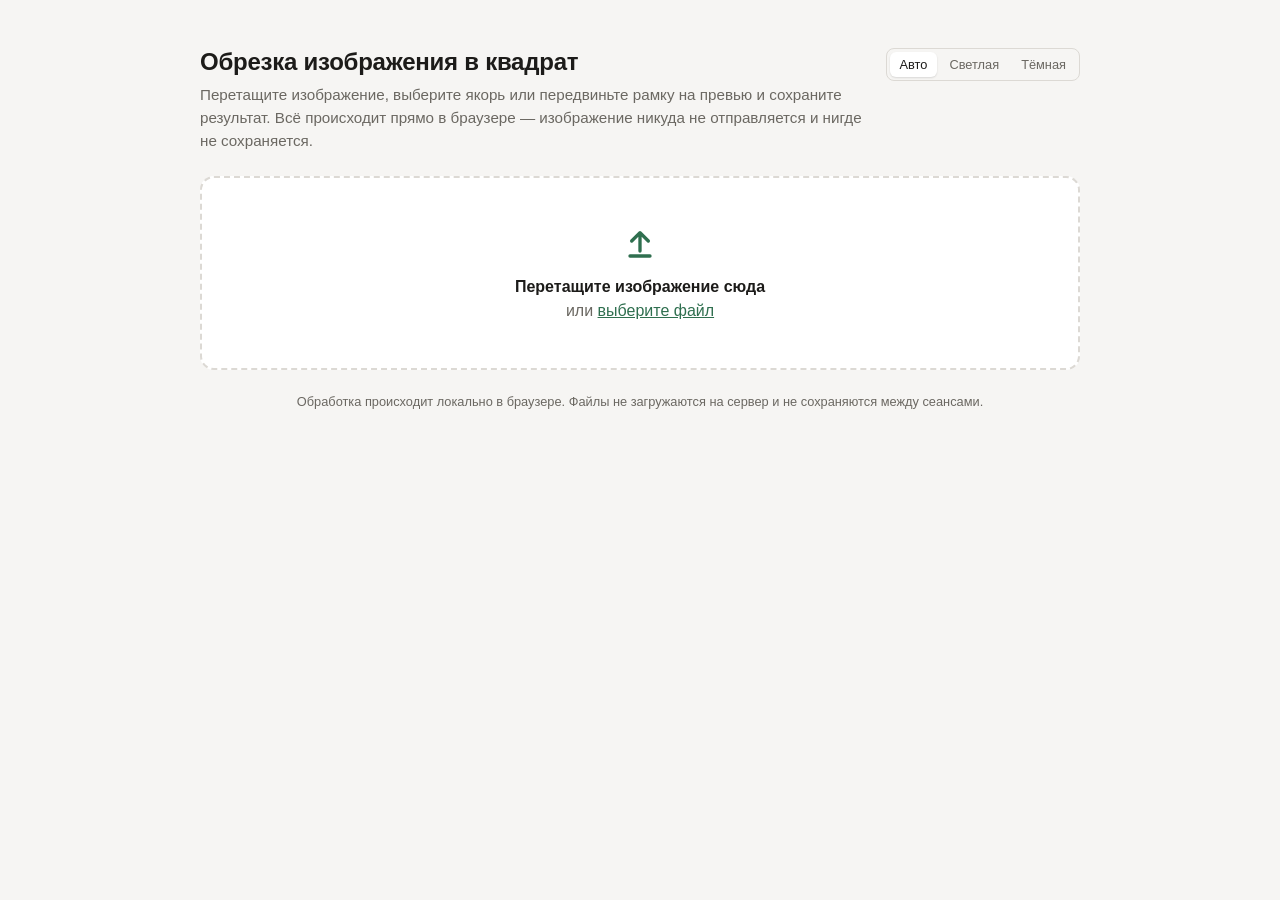
==== index.html @ d61cbbb5 "feat: add manual crop drag, info panel, dark theme toggle and PWA support - Drag the crop frame on t" ====
<!DOCTYPE html>
<html lang="ru">
<head>
<meta charset="UTF-8">
<meta name="viewport" content="width=device-width, initial-scale=1.0">
<title>Обрезка в квадрат</title>
<meta name="theme-color" content="#f6f5f3" media="(prefers-color-scheme: light)">
<meta name="theme-color" content="#161513" media="(prefers-color-scheme: dark)">
<link rel="manifest" href="manifest.webmanifest">
<link rel="icon" href="icons/icon.svg" type="image/svg+xml">
<link rel="apple-touch-icon" href="icons/apple-touch-icon.png">
<script>
  // Применяем сохранённую тему до загрузки стилей, чтобы страница не мигала.
  try {
    var savedTheme = localStorage.getItem("crop-image:theme");
    if (savedTheme === "light" || savedTheme === "dark") {
      document.documentElement.dataset.theme = savedTheme;
    }
  } catch (e) {}
</script>
<link rel="stylesheet" href="style.css">
</head>
<body>
<main class="app">
  <header class="app__header">
    <div class="app__heading">
      <h1>Обрезка изображения в квадрат</h1>
      <p class="app__subtitle">
        Перетащите изображение, выберите якорь или передвиньте рамку на превью и сохраните результат.
        Всё происходит прямо в браузере — изображение никуда не отправляется и нигде не сохраняется.
      </p>
    </div>
    <div class="theme-switch" role="group" aria-label="Тема оформления">
      <button type="button" data-theme-value="auto" aria-pressed="true">Авто</button>
      <button type="button" data-theme-value="light" aria-pressed="false">Светлая</button>
      <button type="button" data-theme-value="dark" aria-pressed="false">Тёмная</button>
    </div>
  </header>

  <section id="dropzone" class="dropzone" tabindex="0" aria-label="Область для перетаскивания изображения">
    <input type="file" id="file-input" accept="image/*" hidden>
    <div class="dropzone__content">
      <svg class="dropzone__icon" viewBox="0 0 24 24" width="40" height="40" aria-hidden="true">
        <path fill="currentColor" d="M12 16a1 1 0 0 1-1-1V6.41L7.71 9.71a1 1 0 1 1-1.42-1.42l5-5a1 1 0 0 1 1.42 0l5 5a1 1 0 1 1-1.42 1.42L13 6.41V15a1 1 0 0 1-1 1z"/>
        <path fill="currentColor" d="M5 18a1 1 0 0 1 1-1h12a1 1 0 1 1 0 2H6a1 1 0 0 1-1-1z"/>
      </svg>
      <p><strong>Перетащите изображение сюда</strong></p>
      <p class="dropzone__hint">или <button type="button" id="browse-btn" class="link-btn">выберите файл</button></p>
    </div>
  </section>

  <section id="editor" class="editor" hidden>
    <div class="editor__preview-wrap">
      <div id="preview-frame" class="preview-frame">
        <img id="preview-img" alt="Предпросмотр изображения" draggable="false">
        <div id="crop-overlay" class="crop-overlay" aria-hidden="true"></div>
      </div>

      <aside class="info-panel" aria-label="Информация об изображении">
        <section class="info-panel__section">
          <h2 class="info-panel__title">Исходное</h2>
          <dl class="info-list">
            <dt>Файл</dt><dd data-info="src-name"></dd>
            <dt>Формат</dt><dd data-info="src-format"></dd>
            <dt>Размер</dt><dd data-info="src-dimensions"></dd>
            <dt>Пропорции</dt><dd data-info="src-aspect"></dd>
            <dt>Вес</dt><dd data-info="src-bytes"></dd>
            <dt>Изменён</dt><dd data-info="src-modified"></dd>
          </dl>
        </section>
        <section class="info-panel__section">
          <h2 class="info-panel__title">Результат</h2>
          <dl class="info-list">
            <dt>Файл</dt><dd data-info="out-name"></dd>
            <dt>Формат</dt><dd data-info="out-format"></dd>
            <dt>Размер</dt><dd data-info="out-dimensions"></dd>
            <dt>Положение</dt><dd data-info="out-position"></dd>
            <dt>Отрезано</dt><dd data-info="out-trim"></dd>
            <dt>Площадь</dt><dd data-info="out-area"></dd>
            <dt>Вес</dt><dd data-info="out-bytes"></dd>
          </dl>
        </section>
      </aside>
    </div>

    <div class="editor__controls">
      <label class="field">
        <span class="field__label">Якорь обрезки</span>
        <select id="anchor-select" class="select">
          <option value="top">Сверху</option>
          <option value="center" selected>По центру</option>
          <option value="bottom">Снизу</option>
          <option value="left">Слева</option>
          <option value="right">Справа</option>
          <option value="custom" hidden disabled>Вручную</option>
        </select>
      </label>

      <p id="format-note" class="format-note" hidden></p>

      <div class="editor__actions">
        <button type="button" id="reset-btn" class="btn btn--ghost">Другое изображение</button>
        <button type="button" id="confirm-btn" class="btn btn--primary">Подтвердить и скачать</button>
      </div>
    </div>
  </section>

  <footer class="app__footer">
    <p>Обработка происходит локально в браузере. Файлы не загружаются на сервер и не сохраняются между сеансами.</p>
  </footer>
</main>

<script src="app.js"></script>
</body>
</html>
---- style.css ----
:root {
  --bg: #f6f5f3;
  --surface: #ffffff;
  --border: #dcd9d4;
  --text: #1c1b19;
  --text-muted: #6b6862;
  --accent: #2f6f4f;
  --accent-hover: #24593e;
  --accent-contrast: #ffffff;
  --overlay-line: #2f6f4f;
  --danger-bg: #fbeee0;
  --danger-text: #8a5a1f;
  --radius: 14px;
  --radius-sm: 8px;
  --shadow: 0 1px 2px rgba(28, 27, 25, 0.04), 0 8px 24px rgba(28, 27, 25, 0.06);
  --select-arrow: url("data:image/svg+xml;utf8,<svg xmlns='http://www.w3.org/2000/svg' width='16' height='16' viewBox='0 0 24 24'><path fill='%236b6862' d='M7 10l5 5 5-5z'/></svg>");
  color-scheme: light dark;
}

/* Тёмный набор описан дважды: для режима «Авто» (по системной настройке)
   и для принудительно выбранной тёмной темы. Держи блоки одинаковыми. */
@media (prefers-color-scheme: dark) {
  :root:not([data-theme="light"]) {
    --bg: #161513;
    --surface: #201f1c;
    --border: #38352f;
    --text: #f1efe9;
    --text-muted: #a39d92;
    --accent: #4fa578;
    --accent-hover: #63b98b;
    --accent-contrast: #0d1410;
    --overlay-line: #6fc99a;
    --danger-bg: #35291a;
    --danger-text: #e0ad6b;
    --shadow: 0 1px 2px rgba(0, 0, 0, 0.3), 0 8px 24px rgba(0, 0, 0, 0.35);
    --select-arrow: url("data:image/svg+xml;utf8,<svg xmlns='http://www.w3.org/2000/svg' width='16' height='16' viewBox='0 0 24 24'><path fill='%23a39d92' d='M7 10l5 5 5-5z'/></svg>");
  }
}

:root[data-theme="dark"] {
  --bg: #161513;
  --surface: #201f1c;
  --border: #38352f;
  --text: #f1efe9;
  --text-muted: #a39d92;
  --accent: #4fa578;
  --accent-hover: #63b98b;
  --accent-contrast: #0d1410;
  --overlay-line: #6fc99a;
  --danger-bg: #35291a;
  --danger-text: #e0ad6b;
  --shadow: 0 1px 2px rgba(0, 0, 0, 0.3), 0 8px 24px rgba(0, 0, 0, 0.35);
  --select-arrow: url("data:image/svg+xml;utf8,<svg xmlns='http://www.w3.org/2000/svg' width='16' height='16' viewBox='0 0 24 24'><path fill='%23a39d92' d='M7 10l5 5 5-5z'/></svg>");
  color-scheme: dark;
}

:root[data-theme="light"] {
  color-scheme: light;
}

* {
  box-sizing: border-box;
}

body {
  margin: 0;
  min-height: 100vh;
  background: var(--bg);
  color: var(--text);
  font-family: -apple-system, BlinkMacSystemFont, "Segoe UI", Inter, Roboto, sans-serif;
  display: flex;
  justify-content: center;
  padding: 48px 16px;
}

.app {
  width: 100%;
  max-width: 880px;
  display: flex;
  flex-direction: column;
  gap: 24px;
}

.app__header {
  display: flex;
  align-items: flex-start;
  justify-content: space-between;
  flex-wrap: wrap;
  gap: 12px 16px;
}

.app__heading {
  flex: 1 1 280px;
}

.theme-switch {
  display: inline-flex;
  flex-shrink: 0;
  padding: 3px;
  gap: 2px;
  border: 1px solid var(--border);
  border-radius: var(--radius-sm);
  background: var(--bg);
}

.theme-switch button {
  border: none;
  border-radius: 6px;
  padding: 5px 10px;
  background: transparent;
  color: var(--text-muted);
  font-size: 0.8rem;
  font-family: inherit;
  cursor: pointer;
  transition: background 0.15s ease, color 0.15s ease;
}

.theme-switch button:hover {
  color: var(--text);
}

.theme-switch button[aria-pressed="true"] {
  background: var(--surface);
  color: var(--text);
  box-shadow: 0 1px 2px rgba(0, 0, 0, 0.12);
}

.theme-switch button:focus-visible {
  outline: 2px solid var(--accent);
  outline-offset: 1px;
}

.app__header h1 {
  font-size: 1.5rem;
  margin: 0 0 8px;
  letter-spacing: -0.01em;
}

.app__subtitle {
  margin: 0;
  color: var(--text-muted);
  font-size: 0.95rem;
  line-height: 1.5;
}

.dropzone {
  border: 2px dashed var(--border);
  border-radius: var(--radius);
  background: var(--surface);
  padding: 48px 24px;
  text-align: center;
  cursor: pointer;
  transition: border-color 0.15s ease, background 0.15s ease;
}

.dropzone:hover,
.dropzone:focus-visible {
  border-color: var(--accent);
  outline: none;
}

.dropzone--active {
  border-color: var(--accent);
  background: color-mix(in srgb, var(--accent) 8%, var(--surface));
}

.dropzone__content {
  display: flex;
  flex-direction: column;
  align-items: center;
  gap: 6px;
  color: var(--text-muted);
}

.dropzone__icon {
  color: var(--accent);
  margin-bottom: 6px;
}

.dropzone__content p {
  margin: 0;
}

.dropzone__content strong {
  color: var(--text);
}

.link-btn {
  background: none;
  border: none;
  padding: 0;
  color: var(--accent);
  font-size: inherit;
  font-family: inherit;
  cursor: pointer;
  text-decoration: underline;
}

.editor {
  display: flex;
  flex-direction: column;
  gap: 20px;
}

.editor[hidden] {
  display: none;
}

.editor__preview-wrap {
  display: flex;
  align-items: flex-start;
  gap: 20px;
}

.preview-frame {
  position: relative;
  display: inline-block;
  flex: 0 1 auto;
  min-width: 0;
  max-width: 100%;
  overflow: hidden;
  box-shadow: var(--shadow);
  background: var(--surface);
  line-height: 0;
  cursor: grab;
  touch-action: none;
  user-select: none;
}

.preview-frame--dragging {
  cursor: grabbing;
}

#preview-img {
  display: block;
  max-width: 100%;
  max-height: 60vh;
  width: auto;
  height: auto;
}

.crop-overlay {
  position: absolute;
  border: 2px solid var(--overlay-line);
  box-shadow: 0 0 0 9999px rgba(0, 0, 0, 0.45);
  pointer-events: none;
  transition: top 0.15s ease, left 0.15s ease, width 0.15s ease, height 0.15s ease;
}

.preview-frame--dragging .crop-overlay {
  transition: none;
}

.info-panel {
  flex: 0 0 260px;
  margin-left: auto;
  background: var(--surface);
  border: 1px solid var(--border);
  border-radius: var(--radius);
  padding: 16px;
  display: flex;
  flex-direction: column;
  gap: 16px;
  box-shadow: var(--shadow);
}

.info-panel__section + .info-panel__section {
  padding-top: 16px;
  border-top: 1px solid var(--border);
}

.info-panel__title {
  margin: 0 0 8px;
  font-size: 0.85rem;
  font-weight: 600;
  color: var(--text-muted);
  text-transform: uppercase;
  letter-spacing: 0.04em;
}

.info-list {
  margin: 0;
  display: grid;
  grid-template-columns: auto 1fr;
  gap: 6px 12px;
  font-size: 0.85rem;
  line-height: 1.4;
}

.info-list dt {
  color: var(--text-muted);
}

.info-list dd {
  margin: 0;
  overflow-wrap: anywhere;
  font-variant-numeric: tabular-nums;
}

@media (max-width: 720px) {
  .editor__preview-wrap {
    flex-direction: column;
  }

  .info-panel {
    flex-basis: auto;
    align-self: stretch;
    margin-left: 0;
  }
}

.editor__controls {
  background: var(--surface);
  border: 1px solid var(--border);
  border-radius: var(--radius);
  padding: 20px;
  display: flex;
  flex-direction: column;
  gap: 16px;
  box-shadow: var(--shadow);
}

.field {
  display: flex;
  flex-direction: column;
  gap: 6px;
}

.field__label {
  font-size: 0.85rem;
  font-weight: 600;
  color: var(--text-muted);
}

.select {
  appearance: none;
  background: var(--bg);
  border: 1px solid var(--border);
  border-radius: var(--radius-sm);
  padding: 10px 36px 10px 12px;
  font-size: 0.95rem;
  color: var(--text);
  cursor: pointer;
  background-image: var(--select-arrow);
  background-repeat: no-repeat;
  background-position: right 10px center;
}

.select:focus-visible {
  outline: 2px solid var(--accent);
  outline-offset: 1px;
}

.format-note {
  margin: 0;
  font-size: 0.85rem;
  background: var(--danger-bg);
  color: var(--danger-text);
  padding: 10px 12px;
  border-radius: var(--radius-sm);
}

.editor__actions {
  display: flex;
  justify-content: flex-end;
  gap: 10px;
  flex-wrap: wrap;
}

.btn {
  border: none;
  border-radius: var(--radius-sm);
  padding: 10px 18px;
  font-size: 0.95rem;
  font-family: inherit;
  cursor: pointer;
  transition: background 0.15s ease, opacity 0.15s ease;
}

.btn--primary {
  background: var(--accent);
  color: var(--accent-contrast);
  font-weight: 600;
}

.btn--primary:hover {
  background: var(--accent-hover);
}

.btn--ghost {
  background: transparent;
  color: var(--text-muted);
  border: 1px solid var(--border);
}

.btn--ghost:hover {
  color: var(--text);
  border-color: var(--text-muted);
}

.app__footer {
  text-align: center;
}

.app__footer p {
  margin: 0;
  font-size: 0.8rem;
  color: var(--text-muted);
}
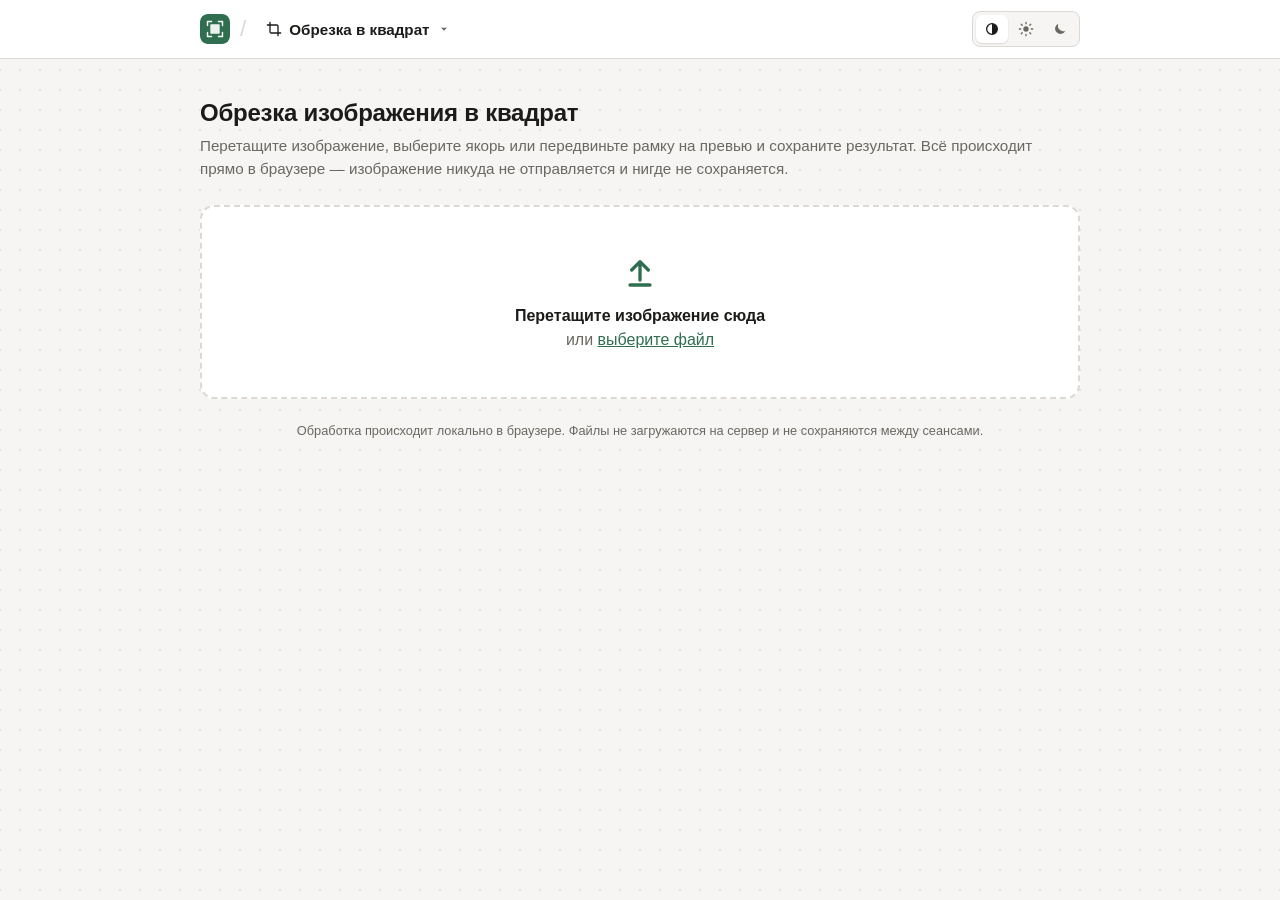
==== commit 18f66c20: "feat: add site header with service menu and dotted page background - Full-width site header: logo, s" ====
--- a/index.html
+++ b/index.html
@@ -21,20 +21,64 @@
 <link rel="stylesheet" href="style.css">
 </head>
 <body>
+<header class="site-header">
+  <div class="site-header__inner">
+    <a class="site-header__logo" href="./" aria-label="На главную">
+      <img src="icons/icon.svg" width="30" height="30" alt="">
+    </a>
+    <span class="site-header__slash" aria-hidden="true">/</span>
+
+    <details class="service-menu">
+      <summary class="service-menu__current">
+        <svg class="service-menu__icon" viewBox="0 0 24 24" width="16" height="16" aria-hidden="true">
+          <path d="M6 2v14a2 2 0 0 0 2 2h14M2 6h14a2 2 0 0 1 2 2v14" fill="none" stroke="currentColor" stroke-width="2" stroke-linecap="round"/>
+        </svg>
+        <span class="service-menu__label">Обрезка в квадрат</span>
+        <svg class="service-menu__caret" viewBox="0 0 24 24" width="14" height="14" aria-hidden="true">
+          <path d="M7 10l5 5 5-5z" fill="currentColor"/>
+        </svg>
+      </summary>
+      <nav class="service-menu__list" aria-label="Сервисы">
+        <a href="./" aria-current="page">
+          <svg class="service-menu__icon" viewBox="0 0 24 24" width="16" height="16" aria-hidden="true">
+            <path d="M6 2v14a2 2 0 0 0 2 2h14M2 6h14a2 2 0 0 1 2 2v14" fill="none" stroke="currentColor" stroke-width="2" stroke-linecap="round"/>
+          </svg>
+          Обрезка в квадрат
+          <span class="service-menu__check" aria-hidden="true">✓</span>
+        </a>
+        <p class="service-menu__soon">Скоро здесь появятся другие сервисы</p>
+      </nav>
+    </details>
+
+    <div class="theme-switch" role="group" aria-label="Тема оформления">
+      <button type="button" data-theme-value="auto" title="Авто" aria-label="Авто" aria-pressed="true">
+        <svg viewBox="0 0 24 24" width="16" height="16" aria-hidden="true">
+          <circle cx="12" cy="12" r="8" fill="none" stroke="currentColor" stroke-width="2"/>
+          <path d="M12 4a8 8 0 0 1 0 16z" fill="currentColor"/>
+        </svg>
+      </button>
+      <button type="button" data-theme-value="light" title="Светлая" aria-label="Светлая" aria-pressed="false">
+        <svg viewBox="0 0 24 24" width="16" height="16" aria-hidden="true">
+          <circle cx="12" cy="12" r="4" fill="currentColor"/>
+          <path d="M12 2v2M12 20v2M4.9 4.9l1.4 1.4M17.7 17.7l1.4 1.4M2 12h2M20 12h2M4.9 19.1l1.4-1.4M17.7 6.3l1.4-1.4" stroke="currentColor" stroke-width="2" stroke-linecap="round"/>
+        </svg>
+      </button>
+      <button type="button" data-theme-value="dark" title="Тёмная" aria-label="Тёмная" aria-pressed="false">
+        <svg viewBox="0 0 24 24" width="16" height="16" aria-hidden="true">
+          <path d="M20 14.5A8 8 0 0 1 9.5 4a8 8 0 1 0 10.5 10.5z" fill="currentColor"/>
+        </svg>
+      </button>
+    </div>
+  </div>
+</header>
+
 <main class="app">
   <header class="app__header">
-    <div class="app__heading">
-      <h1>Обрезка изображения в квадрат</h1>
-      <p class="app__subtitle">
-        Перетащите изображение, выберите якорь или передвиньте рамку на превью и сохраните результат.
-        Всё происходит прямо в браузере — изображение никуда не отправляется и нигде не сохраняется.
-      </p>
-    </div>
-    <div class="theme-switch" role="group" aria-label="Тема оформления">
-      <button type="button" data-theme-value="auto" aria-pressed="true">Авто</button>
-      <button type="button" data-theme-value="light" aria-pressed="false">Светлая</button>
-      <button type="button" data-theme-value="dark" aria-pressed="false">Тёмная</button>
-    </div>
+    <h1>Обрезка изображения в квадрат</h1>
+    <p class="app__subtitle">
+      Перетащите изображение, выберите якорь или передвиньте рамку на превью и сохраните результат.
+      Всё происходит прямо в браузере — изображение никуда не отправляется и нигде не сохраняется.
+    </p>
   </header>
 
   <section id="dropzone" class="dropzone" tabindex="0" aria-label="Область для перетаскивания изображения">
--- a/style.css
+++ b/style.css
@@ -10,6 +10,7 @@
   --overlay-line: #2f6f4f;
   --danger-bg: #fbeee0;
   --danger-text: #8a5a1f;
+  --pattern-dot: rgba(28, 27, 25, 0.09);
   --radius: 14px;
   --radius-sm: 8px;
   --shadow: 0 1px 2px rgba(28, 27, 25, 0.04), 0 8px 24px rgba(28, 27, 25, 0.06);
@@ -32,6 +33,7 @@
     --overlay-line: #6fc99a;
     --danger-bg: #35291a;
     --danger-text: #e0ad6b;
+    --pattern-dot: rgba(241, 239, 233, 0.06);
     --shadow: 0 1px 2px rgba(0, 0, 0, 0.3), 0 8px 24px rgba(0, 0, 0, 0.35);
     --select-arrow: url("data:image/svg+xml;utf8,<svg xmlns='http://www.w3.org/2000/svg' width='16' height='16' viewBox='0 0 24 24'><path fill='%23a39d92' d='M7 10l5 5 5-5z'/></svg>");
   }
@@ -49,6 +51,7 @@
   --overlay-line: #6fc99a;
   --danger-bg: #35291a;
   --danger-text: #e0ad6b;
+  --pattern-dot: rgba(241, 239, 233, 0.06);
   --shadow: 0 1px 2px rgba(0, 0, 0, 0.3), 0 8px 24px rgba(0, 0, 0, 0.35);
   --select-arrow: url("data:image/svg+xml;utf8,<svg xmlns='http://www.w3.org/2000/svg' width='16' height='16' viewBox='0 0 24 24'><path fill='%23a39d92' d='M7 10l5 5 5-5z'/></svg>");
   color-scheme: dark;
@@ -65,37 +68,186 @@
 body {
   margin: 0;
   min-height: 100vh;
+  /* Точечный узор: точки ~2px с шагом 20px. */
+  background-color: var(--bg);
+  background-image: radial-gradient(circle, var(--pattern-dot) 1px, transparent 1.5px);
+  background-size: 20px 20px;
+  background-position: center top;
+  color: var(--text);
+  font-family: -apple-system, BlinkMacSystemFont, "Segoe UI", Inter, Roboto, sans-serif;
+  display: flex;
+  flex-direction: column;
+}
+
+.app {
+  width: min(100% - 32px, 880px);
+  margin: 40px auto 48px;
+  display: flex;
+  flex-direction: column;
+  gap: 24px;
+}
+
+.site-header {
+  position: relative;
+  z-index: 2;
+  background: var(--surface);
+  border-bottom: 1px solid var(--border);
+}
+
+.site-header__inner {
+  width: min(100% - 32px, 880px);
+  height: 58px;
+  margin: 0 auto;
+  display: flex;
+  align-items: center;
+  gap: 10px;
+}
+
+.site-header__logo {
+  display: flex;
+  flex-shrink: 0;
+  border-radius: 8px;
+}
+
+.site-header__logo img {
+  display: block;
+  border-radius: 8px;
+}
+
+.site-header__logo:focus-visible {
+  outline: 2px solid var(--accent);
+  outline-offset: 2px;
+}
+
+.site-header__slash {
+  color: var(--border);
+  font-size: 1.4rem;
+  font-weight: 300;
+}
+
+.service-menu {
+  position: relative;
+  min-width: 0;
+}
+
+.service-menu__current {
+  list-style: none;
+  display: flex;
+  align-items: center;
+  gap: 7px;
+  padding: 7px 10px;
+  border-radius: var(--radius-sm);
+  font-size: 0.95rem;
+  font-weight: 600;
+  cursor: pointer;
+  user-select: none;
+}
+
+.service-menu__current::-webkit-details-marker {
+  display: none;
+}
+
+.service-menu__current:hover,
+.service-menu[open] .service-menu__current {
   background: var(--bg);
-  color: var(--text);
-  font-family: -apple-system, BlinkMacSystemFont, "Segoe UI", Inter, Roboto, sans-serif;
-  display: flex;
-  justify-content: center;
-  padding: 48px 16px;
-}
-
-.app {
-  width: 100%;
-  max-width: 880px;
-  display: flex;
-  flex-direction: column;
-  gap: 24px;
-}
-
-.app__header {
-  display: flex;
-  align-items: flex-start;
-  justify-content: space-between;
-  flex-wrap: wrap;
-  gap: 12px 16px;
-}
-
-.app__heading {
-  flex: 1 1 280px;
+}
+
+.service-menu__current:focus-visible {
+  outline: 2px solid var(--accent);
+  outline-offset: 1px;
+}
+
+.service-menu__icon,
+.service-menu__caret {
+  flex-shrink: 0;
+}
+
+.service-menu__caret {
+  color: var(--text-muted);
+  transition: transform 0.15s ease;
+}
+
+.service-menu[open] .service-menu__caret {
+  transform: rotate(180deg);
+}
+
+.service-menu__label {
+  overflow: hidden;
+  text-overflow: ellipsis;
+  white-space: nowrap;
+}
+
+.service-menu__list {
+  position: absolute;
+  top: calc(100% + 6px);
+  left: 0;
+  min-width: 260px;
+  max-width: calc(100vw - 32px);
+  padding: 6px;
+  background: var(--surface);
+  border: 1px solid var(--border);
+  border-radius: 10px;
+  box-shadow: var(--shadow);
+}
+
+.service-menu__list a {
+  display: flex;
+  align-items: center;
+  gap: 8px;
+  padding: 8px 10px;
+  border-radius: 6px;
+  color: var(--text);
+  font-size: 0.9rem;
+  text-decoration: none;
+}
+
+.service-menu__list a:hover,
+.service-menu__list a[aria-current="page"] {
+  background: var(--bg);
+}
+
+.service-menu__list a:focus-visible {
+  outline: 2px solid var(--accent);
+  outline-offset: -2px;
+}
+
+.service-menu__check {
+  margin-left: auto;
+  color: var(--accent);
+}
+
+.service-menu__soon {
+  margin: 0;
+  padding: 8px 10px 4px;
+  color: var(--text-muted);
+  font-size: 0.82rem;
+}
+
+@media (max-width: 420px) {
+  .site-header__inner {
+    gap: 6px;
+  }
+
+  .site-header__slash,
+  .service-menu__current .service-menu__icon {
+    display: none;
+  }
+
+  .service-menu__current {
+    gap: 4px;
+    padding: 7px 6px;
+    font-size: 0.9rem;
+  }
+
+  .site-header .theme-switch button {
+    padding: 6px;
+  }
 }
 
 .theme-switch {
   display: inline-flex;
   flex-shrink: 0;
+  margin-left: auto;
   padding: 3px;
   gap: 2px;
   border: 1px solid var(--border);
@@ -104,13 +256,12 @@
 }
 
 .theme-switch button {
+  display: flex;
   border: none;
   border-radius: 6px;
-  padding: 5px 10px;
+  padding: 6px 8px;
   background: transparent;
   color: var(--text-muted);
-  font-size: 0.8rem;
-  font-family: inherit;
   cursor: pointer;
   transition: background 0.15s ease, color 0.15s ease;
 }
